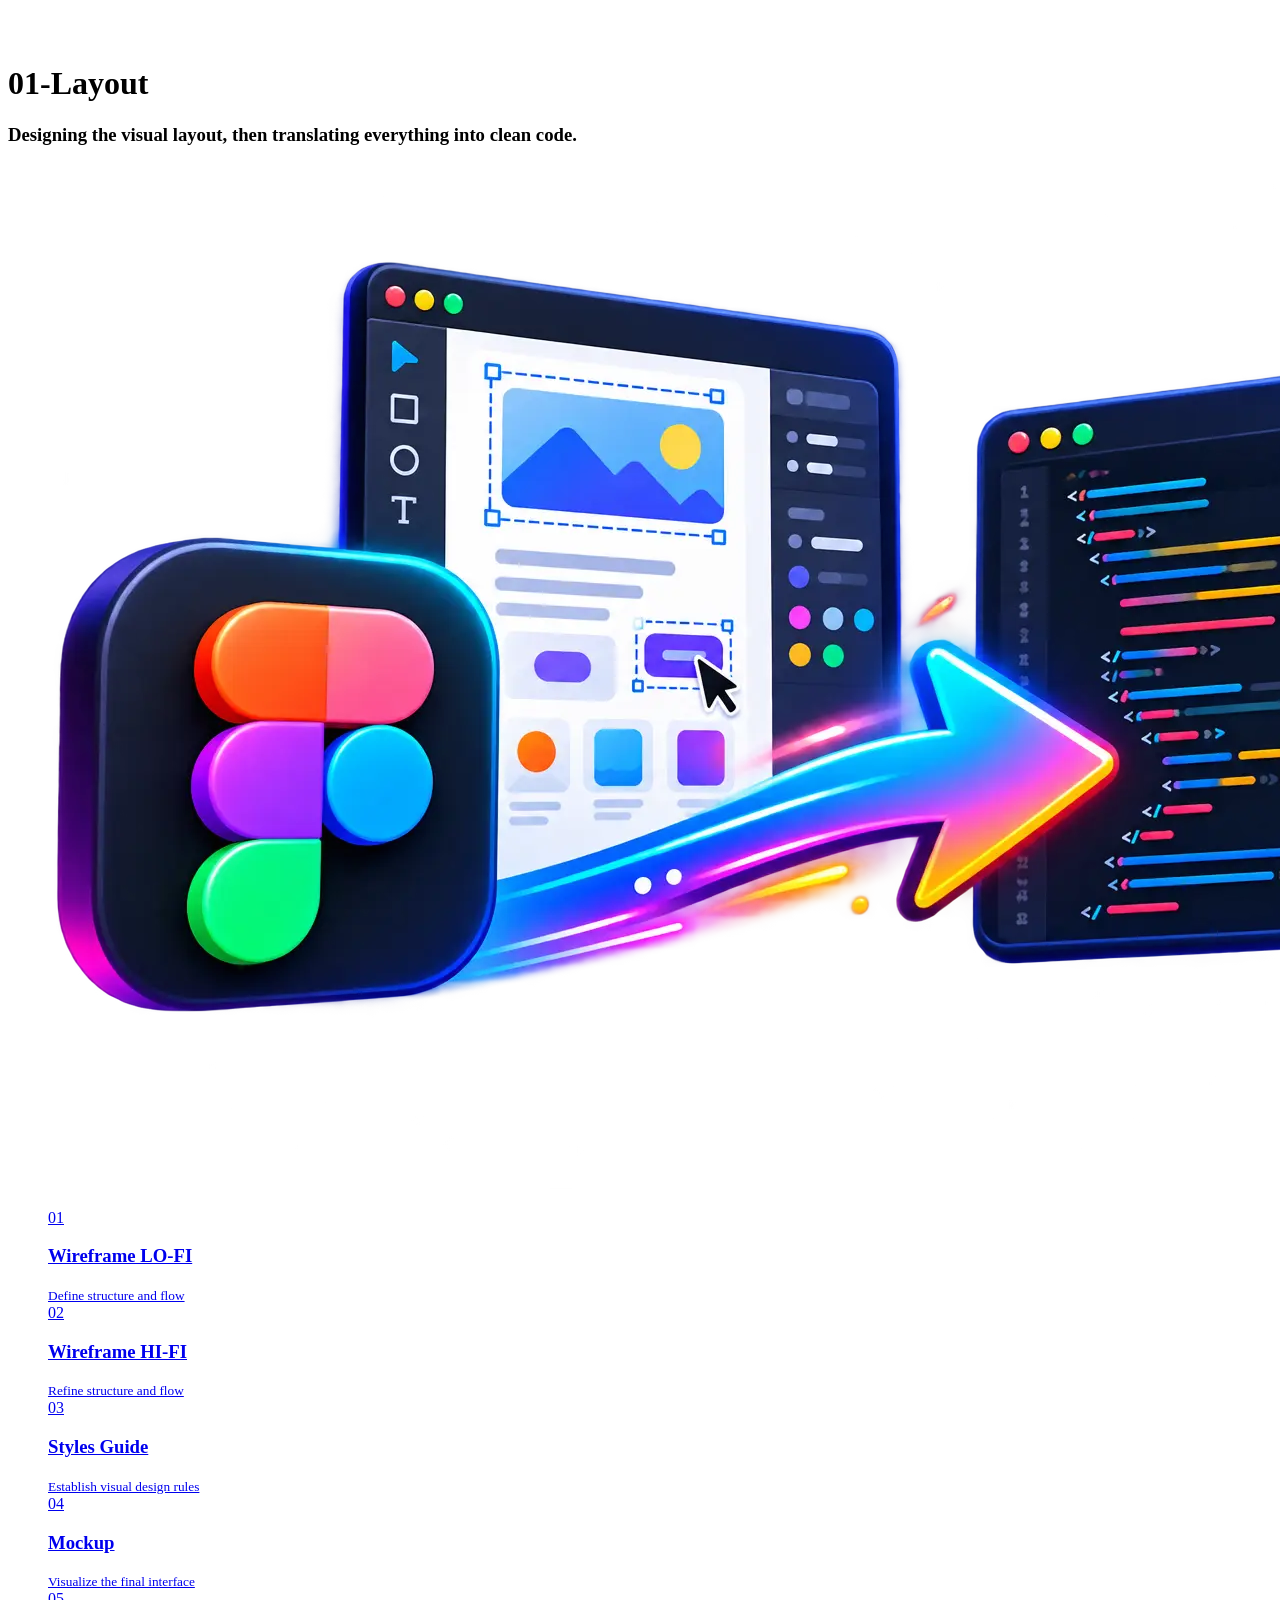
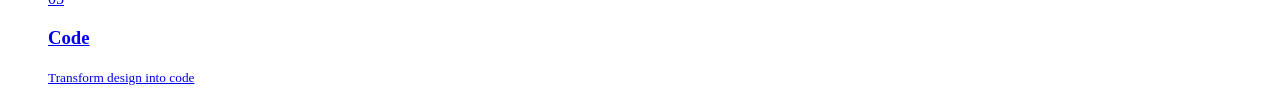
==== 01-Layout/index.html @ 23184781 "Wireframe done" ====
<!DOCTYPE html>
<html lang="en">
<head>
    <meta charset="UTF-8">
    <meta name="viewport" content="width=device-width, initial-scale=1.0">
    <title>01-Layout</title>
    <link rel="stylesheet" href="../src/css/styles.css">
</head>
<body class="mainmenu layout">
    <nav class="back">
        <a href="../index.html">
            <svg xmlns="http://www.w3.org/2000/svg" width="32" height="32" fill="#fff" viewBox="0 0 256 256">
                <path d="M240,208H224V136l2.34,2.34A8,8,0,0,0,237.66,127L139.31,28.68a16,16,0,0,0-22.62,0L18.34,127a8,8,0,0,0,11.32,11.31L32,136v72H16a8,8,0,0,0,0,16H240a8,8,0,0,0,0-16ZM48,120l80-80,80,80v88H160V152a8,8,0,0,0-8-8H104a8,8,0,0,0-8,8v56H48Zm96,88H112V160h32Z"></path>
            </svg>
        </a>
    </nav>
    <main>
        <header>
            <h1>01-Layout</h1>
            <h3>Designing the visual layout, then translating everything into clean code.</h3>
            <img src="../SRC//IMAGENES/layout.webp" alt="Layout">
        </header>
        <menu>
            <a href="01-wireframe/index.html">
                <span>01</span>
                <aside>
                    <h3>Wireframe LO-FI</h3>
                    <small>Define structure and flow</small>
                </aside>
            </a>
            <a href="02-wireframe/index.html">
                <span>02</span>
                <aside>
                    <h3>Wireframe HI-FI</h3>
                    <small>Refine structure and flow</small>
                </aside>
            </a>
            <a href="03-stylesguide/index.html">
                <span>03</span>
                <aside>
                    <h3>Styles Guide</h3>
                    <small>Establish visual design rules</small>
                </aside>
            </a>
            <a href="04-mockup/index.html">
                <span>04</span>
                <aside>
                    <h3>Mockup</h3>
                    <small>Visualize the final interface</small>
                </aside>
            </a>
            <a href="05-code/index.html">
                <span>05</span>
                <aside>
                    <h3>Code</h3>
                    <small>Transform design into code</small>
                </aside>
            </a>
        </menu>
    </main>
</body>
</html>
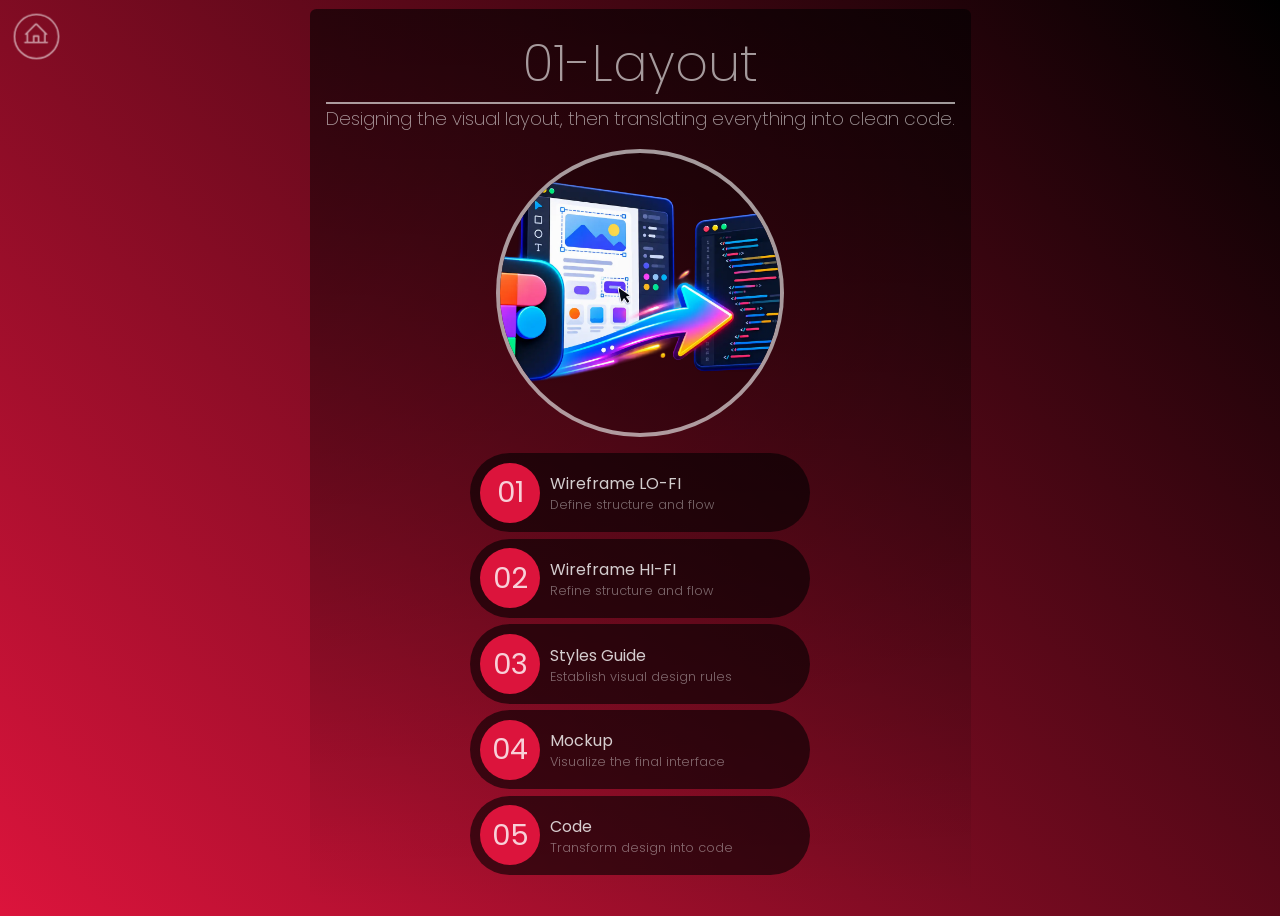
==== commit 656c8661: "Wireframe done ultimate" ====
--- a/01-Layout/index.html
+++ b/01-Layout/index.html
@@ -4,7 +4,7 @@
     <meta charset="UTF-8">
     <meta name="viewport" content="width=device-width, initial-scale=1.0">
     <title>01-Layout</title>
-    <link rel="stylesheet" href="../src/css/styles.css">
+    <link rel="stylesheet" href="../SRC/CSS/styles.css">
 </head>
 <body class="mainmenu layout">
     <nav class="back">
--- a/SRC/CSS/styles.css
+++ b/SRC/CSS/styles.css
@@ -0,0 +1,173 @@
+/* Google Fonts: Poppins */
+@import url('https://fonts.googleapis.com/css2?family=Poppins:ital,wght@0,100;0,200;0,300;0,400;0,500;0,600;0,700;0,800;0,900;1,100;1,200;1,300;1,400;1,500;1,600;1,700;1,800;1,900&display=swap');
+
+
+body {
+    align-items: center;
+    background: linear-gradient(45deg, crimson, black);
+    color: #fff9;
+    display: flex;
+    font-family: Poppins, serif;
+    justify-content: center;
+    min-height: 100dvh;
+
+    nav.back {
+        align-items: center;
+        border: 2px solid #fff;
+        border-radius: 50%;
+        display: flex;
+        justify-content: center;
+        height: 40px;
+        left: 8px;
+        opacity: .6;
+        padding: 0.4rem;
+        position: fixed;
+        top: 8px;
+        transform: scale(.8);
+        transition: all 0.4s ease-in;
+        width: 40px;
+        &:hover {
+            transform: scale(1.1);
+            opacity: 1;
+        }
+    }
+
+    &.mainmenu.layout {
+         background: linear-gradient(45deg, crimson, black);
+         main {
+            header {
+                h1 {
+                    margin: 0;
+                }
+                h3 {
+                    font-weight: 200;
+                }
+                img {
+                    background-color: #0003;
+                }
+            }
+            menu {
+                gap: 0.4rem;
+                a:is(:link, :visited) {
+                    span {
+                        background-color: crimson;
+                    }
+                    aside {
+                        h3 {
+                            font-size: 1rem;
+                        }
+                    }
+                    &:is(:hover) {
+                        background-color: crimson;
+                    }
+                }
+            }
+         }
+    }
+
+    main {
+        background: linear-gradient(to bottom, #0009, #0000);
+        border-radius: 0.4rem;
+        min-width: 380px;
+        padding: 1rem;
+    }
+    /* Main Menu */
+    &.mainmenu {
+        main {
+            header {
+                h1 {
+                    border-bottom: 2px solid #fff9;
+                    font-size: 3.2rem;
+                    font-weight: 200;
+                    text-align: center;
+                }
+                img {
+                    border: 4px solid #fff9;
+                    border-radius: 50%;
+                    display: flex;
+                    height: 280px;
+                    margin: 1rem auto;
+                    object-fit: cover;
+                    width: 280px;
+                }
+                h2 {
+                    font-weight: 500;
+                    margin: 0;
+                    text-transform: uppercase;
+                    text-align: center;
+                }
+                h3 {
+                    font-weight: 400;
+                    margin: 0;
+                    text-align: center;
+                }
+                h4 {
+                    font-weight: 300;
+                    font-size: 0.8rem;
+                    margin: 0;
+                    text-align: center;
+                }
+                h5 {
+                    font-size: 0.8rem;
+                    font-weight: 500;
+                    margin: 0;
+                    text-align: center;
+                }
+            }
+            menu {
+                align-items: center;
+                display: flex;
+                flex-direction: column;
+                gap: 1rem;
+                justify-content: center;
+                padding: 0;
+                a:is(:link, :visited) {
+                    align-items: center;
+                    background-color: #0009;
+                    border-radius: 5rem;
+                    color: #fffc;
+                    display: flex;
+                    padding: 0.6rem;
+                    text-decoration:none;
+                    transition: all 0.4s ease-in;
+                    width: 320px;
+                    &:is(:hover) {
+                        background-color: crimson;
+                        transform: scale(1.04) translateX(18px);
+                    }
+                    span {
+                        align-items: center;
+                        background-color: crimson;
+                        border-radius: 50%;
+                        display: flex;
+                        justify-content: center;
+                        font-size: 1.8rem;
+                        height: 60px;
+                        transition: all 0.4s ease-in;
+                        width: 60px;
+                    }
+                    &:hover span {
+                        background-color: #0009;
+                    }
+                    aside {
+                        margin-left: 0.6rem;
+                        display: flex;
+                        flex-direction: column;
+                        justify-content: center;
+                        align-items: start;
+                        h3 {
+                            margin: 0;
+                            font-size: 1.6rem;
+                            font-weight: 400;
+                        }
+                        small {
+                            color: #fff6;
+                            font-size: 0.8rem;
+                            font-weight: 300;
+                        }
+                    }
+                }
+            }
+        }
+    }
+}
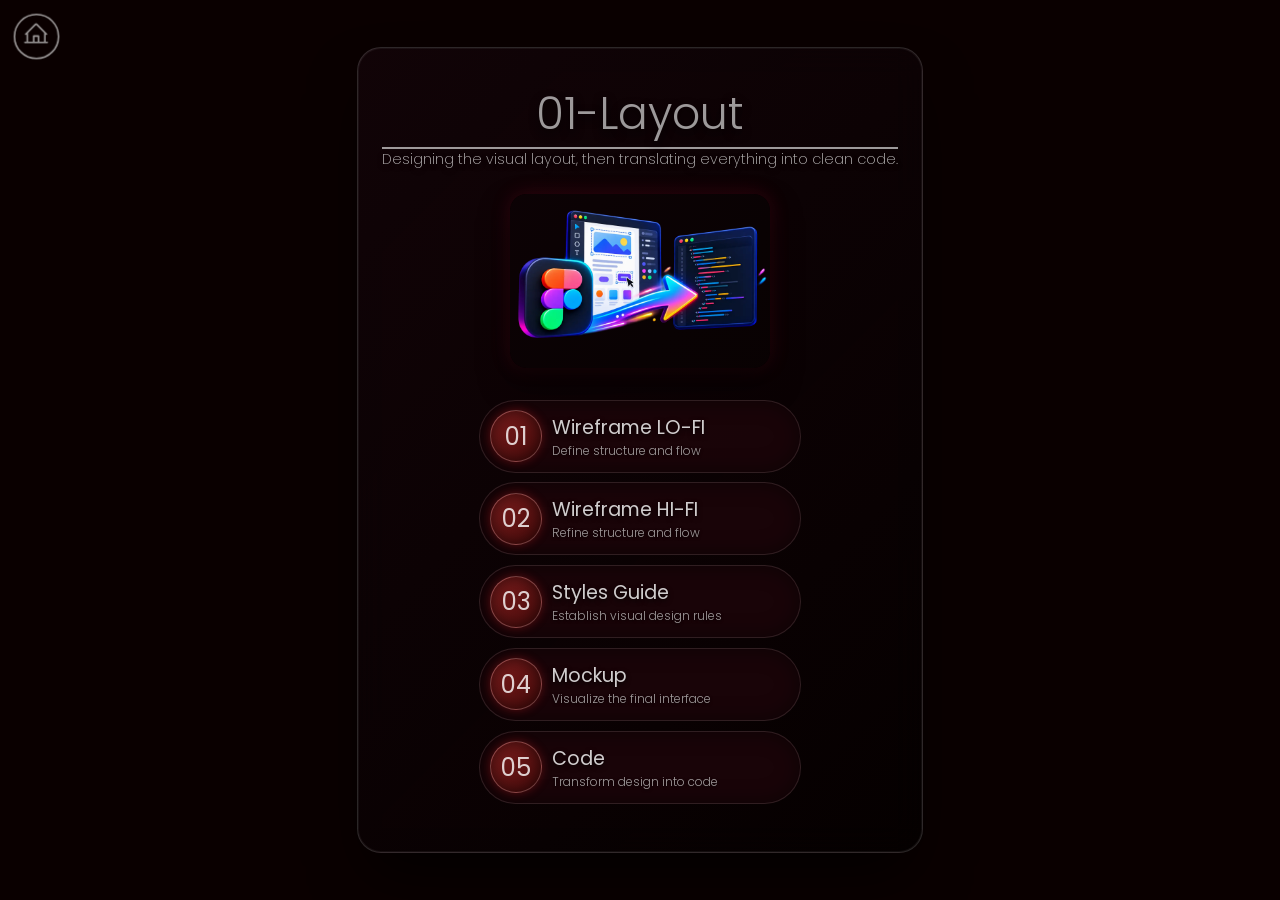
==== commit bf205381: "Se suben fondos actualizados" ====
--- a/01-Layout/index.html
+++ b/01-Layout/index.html
@@ -7,6 +7,13 @@
     <link rel="stylesheet" href="../SRC/CSS/styles.css">
 </head>
 <body class="mainmenu layout">
+    
+    
+    <video class="video-fondo" autoplay loop muted playsinline>
+        <source src="../SRC/IMAGENES/Spiderman4.mp4" type="video/mp4">
+        Tu navegador no soporta videos.
+    </video>
+
     <nav class="back">
         <a href="../index.html">
             <svg xmlns="http://www.w3.org/2000/svg" width="32" height="32" fill="#fff" viewBox="0 0 256 256">
@@ -14,12 +21,14 @@
             </svg>
         </a>
     </nav>
+    
     <main>
         <header>
             <h1>01-Layout</h1>
             <h3>Designing the visual layout, then translating everything into clean code.</h3>
-            <img src="../SRC//IMAGENES/layout.webp" alt="Layout">
+            <img src="../SRC/IMAGENES/layout.webp" alt="Layout">
         </header>
+        
         <menu>
             <a href="01-wireframe/index.html">
                 <span>01</span>
@@ -49,7 +58,7 @@
                     <small>Visualize the final interface</small>
                 </aside>
             </a>
-            <a href="05-code/index.html">
+            <a href="05-code/index.html" target="_blank">
                 <span>05</span>
                 <aside>
                     <h3>Code</h3>
--- a/SRC/CSS/styles.css
+++ b/SRC/CSS/styles.css
@@ -1,16 +1,33 @@
-/* Google Fonts: Poppins */
 @import url('https://fonts.googleapis.com/css2?family=Poppins:ital,wght@0,100;0,200;0,300;0,400;0,500;0,600;0,700;0,800;0,900;1,100;1,200;1,300;1,400;1,500;1,600;1,700;1,800;1,900&display=swap');
-
 
 body {
     align-items: center;
-    background: linear-gradient(45deg, crimson, black);
+    background-color: #0a0000; 
     color: #fff9;
     display: flex;
     font-family: Poppins, serif;
     justify-content: center;
     min-height: 100dvh;
-
+    margin: 0;
+    overflow: hidden;
+
+   
+    .video-fondo {
+        position: fixed;
+        top: 50%;
+        left: 50%;
+        min-width: 100%;
+        min-height: 100%;
+        width: auto;
+        height: auto;
+        z-index: -1;
+        transform: translate(-50%, -50%);
+        object-fit: cover; 
+        opacity: 0.35; 
+        filter: brightness(0.7) contrast(1.1); 
+    }
+
+    
     nav.back {
         align-items: center;
         border: 2px solid #fff;
@@ -26,94 +43,89 @@
         transform: scale(.8);
         transition: all 0.4s ease-in;
         width: 40px;
+        z-index: 10; 
+        
         &:hover {
             transform: scale(1.1);
             opacity: 1;
         }
     }
 
-    &.mainmenu.layout {
-         background: linear-gradient(45deg, crimson, black);
-         main {
-            header {
-                h1 {
-                    margin: 0;
-                }
-                h3 {
-                    font-weight: 200;
-                }
-                img {
-                    background-color: #0003;
-                }
-            }
-            menu {
-                gap: 0.4rem;
-                a:is(:link, :visited) {
-                    span {
-                        background-color: crimson;
-                    }
-                    aside {
-                        h3 {
-                            font-size: 1rem;
-                        }
-                    }
-                    &:is(:hover) {
-                        background-color: crimson;
-                    }
-                }
-            }
-         }
-    }
-
+   
     main {
-        background: linear-gradient(to bottom, #0009, #0000);
-        border-radius: 0.4rem;
+        background: linear-gradient(135deg, rgba(255, 255, 255, 0.05), rgba(0, 0, 0, 0.4));
+        backdrop-filter: blur(16px) saturate(120%); 
+        -webkit-backdrop-filter: blur(16px) saturate(120%);
+        border: 1px solid rgba(255, 255, 255, 0.15);
+        border-radius: 1.5rem;
+        box-shadow: 0 30px 60px -15px rgba(0, 0, 0, 0.8), 
+                    inset 0 0 0 1px rgba(255, 255, 255, 0.05);
         min-width: 380px;
-        padding: 1rem;
-    }
-    /* Main Menu */
+        padding: 1.5rem;
+        position: relative;
+        z-index: 1;
+        animation: entradaSuave 0.8s ease-out forwards;
+    }
+
+    @keyframes entradaSuave {
+        0% { opacity: 0; transform: translateY(20px) scale(0.98); }
+        100% { opacity: 1; transform: translateY(0) scale(1); }
+    }
+
+ 
     &.mainmenu {
         main {
             header {
                 h1 {
-                    border-bottom: 2px solid #fff9;
+                    border-bottom: 2px solid rgba(255, 255, 255, 0.6);
                     font-size: 3.2rem;
                     font-weight: 200;
                     text-align: center;
-                }
-                img {
-                    border: 4px solid #fff9;
-                    border-radius: 50%;
+                    text-shadow: 0 4px 15px rgba(0,0,0,0.8);
+                }
+                
+                .profile-pic-container {
                     display: flex;
-                    height: 280px;
-                    margin: 1rem auto;
-                    object-fit: cover;
-                    width: 280px;
-                }
+                    justify-content: center;
+                    margin: 1.5rem auto;
+                    position: relative;
+                    
+                    img {
+                        border: 4px solid rgba(255, 255, 255, 0.9);
+                        border-radius: 50%;
+                        display: flex;
+                        height: 280px;
+                        object-fit: cover;
+                        width: 280px;
+                        transition: all 0.4s ease;
+                        box-shadow: 0 0 30px rgba(220, 20, 60, 0.6);
+                        
+                        &:hover {
+                            transform: scale(1.05);
+                            box-shadow: 0 0 45px rgba(220, 20, 60, 0.9);
+                        }
+                    }
+                }
+
                 h2 {
-                    font-weight: 500;
+                    font-weight: 600;
                     margin: 0;
                     text-transform: uppercase;
                     text-align: center;
-                }
-                h3 {
-                    font-weight: 400;
+                    letter-spacing: 2px;
+                    text-shadow: 0 2px 5px rgba(0,0,0,0.5);
+                }
+                h3, h4, h5 {
                     margin: 0;
                     text-align: center;
-                }
-                h4 {
-                    font-weight: 300;
-                    font-size: 0.8rem;
-                    margin: 0;
-                    text-align: center;
-                }
-                h5 {
-                    font-size: 0.8rem;
-                    font-weight: 500;
-                    margin: 0;
-                    text-align: center;
-                }
-            }
+                    text-shadow: 0 2px 5px rgba(0,0,0,0.5);
+                }
+                h3 { font-weight: 400; }
+                h4 { font-weight: 300; font-size: 0.85rem; color: #fffc; }
+                h5 { font-size: 0.8rem; font-weight: 500; color: #fff9; }
+            }
+
+          
             menu {
                 align-items: center;
                 display: flex;
@@ -121,23 +133,31 @@
                 gap: 1rem;
                 justify-content: center;
                 padding: 0;
+                margin-top: 2rem;
+                
                 a:is(:link, :visited) {
                     align-items: center;
-                    background-color: #0009;
+                    background-color: rgba(20, 0, 0, 0.5); 
                     border-radius: 5rem;
                     color: #fffc;
                     display: flex;
                     padding: 0.6rem;
                     text-decoration:none;
-                    transition: all 0.4s ease-in;
+                    transition: all 0.4s cubic-bezier(0.25, 0.8, 0.25, 1);
                     width: 320px;
+                    border: 1px solid rgba(255, 255, 255, 0.1);
+                    box-shadow: inset 0 0 20px rgba(0, 0, 0, 0.5);
+                    
                     &:is(:hover) {
-                        background-color: crimson;
-                        transform: scale(1.04) translateX(18px);
-                    }
+                        background: linear-gradient(90deg, rgba(80, 10, 20, 0.8), rgba(40, 0, 10, 0.6));
+                        border-color: rgba(220, 20, 60, 0.5);
+                        transform: scale(1.03) translateX(15px);
+                        box-shadow: 0 10px 25px rgba(220, 20, 60, 0.3), inset 0 0 20px rgba(220, 20, 60, 0.2);
+                    }
+                    
                     span {
                         align-items: center;
-                        background-color: crimson;
+                        background: linear-gradient(135deg, #b91c1c, #450a0a);
                         border-radius: 50%;
                         display: flex;
                         justify-content: center;
@@ -145,29 +165,108 @@
                         height: 60px;
                         transition: all 0.4s ease-in;
                         width: 60px;
-                    }
+                        box-shadow: inset 0 0 15px rgba(0,0,0,0.6), 0 0 10px rgba(185, 28, 28, 0.4);
+                        border: 1px solid rgba(255, 255, 255, 0.2);
+                    }
+                    
                     &:hover span {
-                        background-color: #0009;
-                    }
+                        background: linear-gradient(135deg, #dc2626, #7f1d1d);
+                        transform: rotate(10deg) scale(1.1);
+                        box-shadow: inset 0 0 10px rgba(0,0,0,0.4), 0 0 20px rgba(220, 38, 38, 0.8);
+                    }
+                    
                     aside {
                         margin-left: 0.6rem;
                         display: flex;
                         flex-direction: column;
                         justify-content: center;
                         align-items: start;
-                        h3 {
-                            margin: 0;
-                            font-size: 1.6rem;
-                            font-weight: 400;
+                        
+                        h3 { 
+                            margin: 0; 
+                            font-size: 1.6rem; 
+                            font-weight: 400; 
+                            text-shadow: 0 2px 5px rgba(0,0,0,0.8);
                         }
-                        small {
-                            color: #fff6;
-                            font-size: 0.8rem;
-                            font-weight: 300;
+                        small { 
+                            color: rgba(255, 255, 255, 0.6); 
+                            font-size: 0.8rem; 
+                            font-weight: 300; 
+                            text-shadow: 0 1px 3px rgba(0,0,0,0.8);
                         }
                     }
                 }
             }
         }
     }
+
+    
+    &.mainmenu.layout {
+        main {
+           
+            background: linear-gradient(135deg, rgba(20, 5, 10, 0.7), rgba(0, 0, 0, 0.5));
+            padding: 2rem 1.5rem; 
+            header {
+                h1 { 
+                    margin: 0; 
+                    text-align: center; 
+                    font-size: 2.8rem;
+                    font-weight: 300;
+                    text-shadow: 0 4px 10px rgba(0,0,0,0.8);
+                }
+                h3 { 
+                    font-weight: 200; 
+                    font-size: 0.9rem;
+                    text-align: center; 
+                    margin-bottom: 1.5rem;
+                    color: rgba(255,255,255,0.7);
+                }
+                
+                
+                img { 
+                    background-color: #0003; 
+                    display: block;
+                    margin: 0 auto 2rem auto;
+                    max-width: 100%;
+                    width: 260px; 
+                    border-radius: 1rem;
+                    box-shadow: 0 15px 30px rgba(0,0,0,0.6), 0 0 20px rgba(220, 20, 60, 0.2);
+                    transition: transform 0.4s ease;
+                    
+                    &:hover {
+                        transform: scale(1.05) rotate(2deg);
+                    }
+                }
+            }
+            
+            
+            menu {
+                gap: 0.6rem; 
+                
+                a:is(:link, :visited) {
+                    background-color: rgba(30, 5, 10, 0.85); 
+                    width: 300px; 
+                    
+                    span { 
+                        background: linear-gradient(135deg, #7f1d1d, #450a0a); 
+                        height: 50px; 
+                        width: 50px;
+                        font-size: 1.5rem;
+                    }
+                    
+                    aside h3 { 
+                        font-size: 1.2rem; 
+                    }
+                    aside small {
+                        font-size: 0.75rem;
+                    }
+                    
+                    &:is(:hover) { 
+                        background: linear-gradient(90deg, rgba(100, 15, 25, 0.95), rgba(50, 5, 10, 0.9));
+                        transform: scale(1.02) translateX(10px); 
+                    }
+                }
+            }
+        }
+    }
 }
